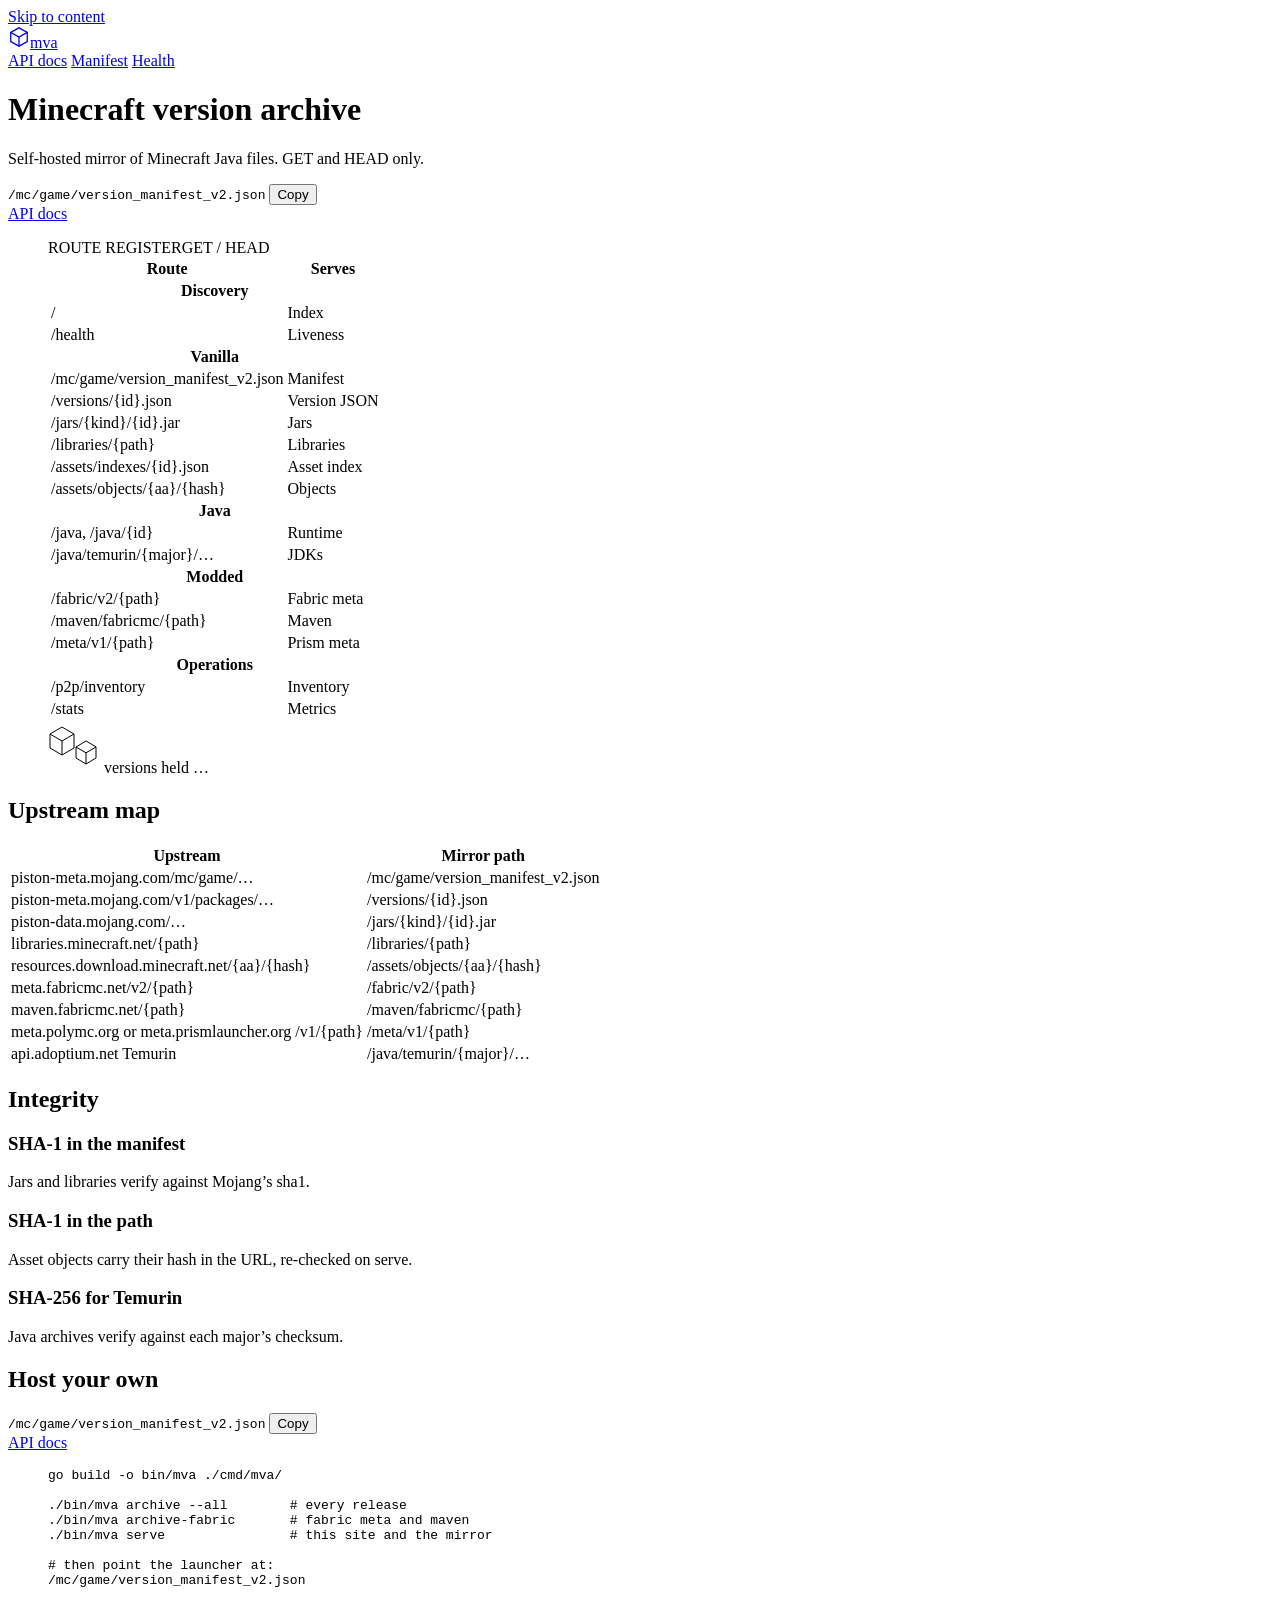
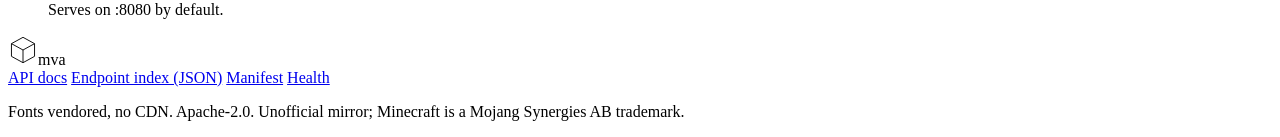
==== internal/server/web/index.html @ 9196fa39 "Add embedded instance site and API docs Serve a self-contained page at / for browsers (JSON index ke" ====
<!doctype html>
<html lang="en">
<head>
<meta charset="utf-8">
<meta name="viewport" content="width=device-width, initial-scale=1">
<title>minecraft-version-archive</title>
<meta name="description" content="Self-hosted HTTP mirror of Minecraft Java Edition files: manifests, jars, libraries and assets on one origin.">
<link rel="preload" href="/web/fonts/bungee-latin-400-normal.woff2" as="font" type="font/woff2" crossorigin>
<link rel="preload" href="/web/fonts/chivo-latin-400-normal.woff2" as="font" type="font/woff2" crossorigin>
<link rel="stylesheet" href="/web/site.css">
<link rel="icon" href="data:image/svg+xml,%3Csvg xmlns='http://www.w3.org/2000/svg' viewBox='0 0 24 24' fill='none' stroke='%23a9c8e8' stroke-width='1.4'%3E%3Cpath d='M12 2l9 5v10l-9 5-9-5V7z'/%3E%3Cpath d='M3 7l9 5 9-5'/%3E%3Cpath d='M12 12v10'/%3E%3C/svg%3E">
<script>document.documentElement.classList.add('js');</script>
</head>
<body>
<a class="skip" href="#main">Skip to content</a>

<nav class="nav">
  <div class="nav__bar">
    <a class="nav__home" href="/" aria-label="minecraft-version-archive home"><svg width="22" height="22" viewBox="0 0 24 24" fill="none" stroke="currentColor" stroke-width="1.4" aria-hidden="true"><path d="M12 2l9 5v10l-9 5-9-5V7z"/><path d="M3 7l9 5 9-5"/><path d="M12 12v10"/></svg>mva</a>
    <div class="nav__links">
      <a href="/docs">API docs</a>
      <a href="/mc/game/version_manifest_v2.json">Manifest</a>
      <a href="/health">Health</a>
    </div>
  </div>
</nav>

<header class="hero">
  <div class="container">
    <div class="hero__grid">
      <div class="hero__text">
        <h1>Minecraft version archive</h1>
        <p class="lead">Self-hosted mirror of Minecraft Java files. GET and HEAD only.</p>
        <div class="hero__actions">
          <div class="copyfield">
            <code data-manifest-url>/mc/game/version_manifest_v2.json</code>
            <button class="btn" type="button" data-copy>Copy</button>
          </div>
          <a class="btn btn--quiet" href="/docs">API docs</a>
        </div>

      </div>

      <figure class="sheet crt">
        <figcaption class="sheet__title"><span>ROUTE REGISTER</span><span>GET / HEAD</span></figcaption>
        <table class="register">
          <thead><tr><th scope="col">Route</th><th scope="col">Serves</th></tr></thead>
          <tbody>
            <tr><th scope="rowgroup" colspan="2">Discovery</th></tr>
            <tr><td class="mono">/</td><td>Index</td></tr>
            <tr><td class="mono">/health</td><td>Liveness</td></tr>
            <tr><th scope="rowgroup" colspan="2">Vanilla</th></tr>
            <tr class="cursor"><td class="mono">/mc/game/version_manifest_v2.json</td><td>Manifest</td></tr>
            <tr><td class="mono">/versions/{id}.json</td><td>Version JSON</td></tr>
            <tr><td class="mono">/jars/{kind}/{id}.jar</td><td>Jars</td></tr>
            <tr><td class="mono">/libraries/{path}</td><td>Libraries</td></tr>
            <tr><td class="mono">/assets/indexes/{id}.json</td><td>Asset index</td></tr>
            <tr><td class="mono">/assets/objects/{aa}/{hash}</td><td>Objects</td></tr>
            <tr><th scope="rowgroup" colspan="2">Java</th></tr>
            <tr><td class="mono">/java, /java/{id}</td><td>Runtime</td></tr>
            <tr><td class="mono">/java/temurin/{major}/…</td><td>JDKs</td></tr>
            <tr><th scope="rowgroup" colspan="2">Modded</th></tr>
            <tr><td class="mono">/fabric/v2/{path}</td><td>Fabric meta</td></tr>
            <tr><td class="mono">/maven/fabricmc/{path}</td><td>Maven</td></tr>
            <tr><td class="mono">/meta/v1/{path}</td><td>Prism meta</td></tr>
            <tr><th scope="rowgroup" colspan="2">Operations</th></tr>
            <tr><td class="mono">/p2p/inventory</td><td>Inventory</td></tr>
            <tr><td class="mono">/stats</td><td>Metrics</td></tr>
          </tbody>
        </table>
        <div class="sheet__detail">
          <svg width="52" height="52" viewBox="0 0 52 52" fill="none" stroke="currentColor" stroke-width="1" aria-hidden="true"><path d="M14 6l12 7v14l-12 7-12-7V13z"/><path d="M2 13l12 7 12-7"/><path d="M14 20v14"/><path d="M38 20l10 5.8V37L38 43l-10-6v-11z"/><path d="M28 26l10 5.8L48 26"/><path d="M38 31.8V43"/></svg>
          <span class="lbl">versions held</span>
          <span class="count" data-version-count>…</span>
        </div>
      </figure>
    </div>
  </div>
</header>

<main id="main">

<section aria-labelledby="map">
  <div class="container">
    <h2 class="section-head" id="map">Upstream map</h2>
    
    <div class="spec-wrap">
      <table class="spec">
        <thead><tr><th scope="col">Upstream</th><th scope="col">Mirror path</th></tr></thead>
        <tbody>
          <tr><td class="mono">piston-meta.mojang.com/mc/game/…</td><td class="mono">/mc/game/version_manifest_v2.json</td></tr>
          <tr><td class="mono">piston-meta.mojang.com/v1/packages/…</td><td class="mono">/versions/{id}.json</td></tr>
          <tr><td class="mono">piston-data.mojang.com/…</td><td class="mono">/jars/{kind}/{id}.jar</td></tr>
          <tr><td class="mono">libraries.minecraft.net/{path}</td><td class="mono">/libraries/{path}</td></tr>
          <tr><td class="mono">resources.download.minecraft.net/{aa}/{hash}</td><td class="mono">/assets/objects/{aa}/{hash}</td></tr>
          <tr><td class="mono">meta.fabricmc.net/v2/{path}</td><td class="mono">/fabric/v2/{path}</td></tr>
          <tr><td class="mono">maven.fabricmc.net/{path}</td><td class="mono">/maven/fabricmc/{path}</td></tr>
          <tr><td class="mono">meta.polymc.org or meta.prismlauncher.org /v1/{path}</td><td class="mono">/meta/v1/{path}</td></tr>
          <tr><td class="mono">api.adoptium.net Temurin</td><td class="mono">/java/temurin/{major}/…</td></tr>
        </tbody>
      </table>
    </div>
  </div>
</section>

<section aria-labelledby="integrity">
  <div class="container">
    <h2 class="section-head" id="integrity">Integrity</h2>
    <div class="rows">
      <div>
        <h3>SHA-1 in the manifest</h3>
        <p>Jars and libraries verify against Mojang’s sha1.</p>
      </div>
      <div>
        <h3>SHA-1 in the path</h3>
        <p>Asset objects carry their hash in the URL, re-checked on serve.</p>
      </div>
      <div>
        <h3>SHA-256 for Temurin</h3>
        <p>Java archives verify against each major’s checksum.</p>
      </div>
    </div>
  </div>
</section>

<section class="close" aria-labelledby="start">
  <div class="container">
    <div class="close__grid">
      <div>
        <h2 id="start">Host your own</h2>
        
        <div class="close__actions">
          <div class="copyfield">
            <code data-manifest-url>/mc/game/version_manifest_v2.json</code>
            <button class="btn" type="button" data-copy>Copy</button>
          </div>
          <a class="btn btn--quiet" href="/docs">API docs</a>
        </div>
      </div>
      <figure class="fig crt">
        <pre>go build -o bin/mva ./cmd/mva/

./bin/mva archive --all        # every release
./bin/mva archive-fabric       # fabric meta and maven
./bin/mva serve                # this site and the mirror

# then point the launcher at:
/mc/game/version_manifest_v2.json</pre>
        <figcaption>Serves on :8080 by default.</figcaption>
      </figure>
    </div>
  </div>
</section>

</main>

<footer class="footer">
  <div class="container">
    <div class="footer__mark"><svg width="30" height="30" viewBox="0 0 52 52" fill="none" stroke="currentColor" stroke-width="1.6" aria-hidden="true"><path d="M26 4l20 11v22L26 48 6 37V15z"/><path d="M6 15l20 11 20-11"/><path d="M26 26v22"/></svg>mva</div>
    <nav class="footer__links" aria-label="Footer">
      <a href="/docs">API docs</a>
      <a href="/?json">Endpoint index (JSON)</a>
      <a href="/mc/game/version_manifest_v2.json">Manifest</a>
      <a href="/health">Health</a>
    </nav>
    <p class="footer__colophon">Fonts vendored, no CDN. Apache-2.0. Unofficial mirror; Minecraft is a Mojang Synergies AB trademark.</p>
  </div>
</footer>

<script src="/web/site.js" defer></script>
</body>
</html>
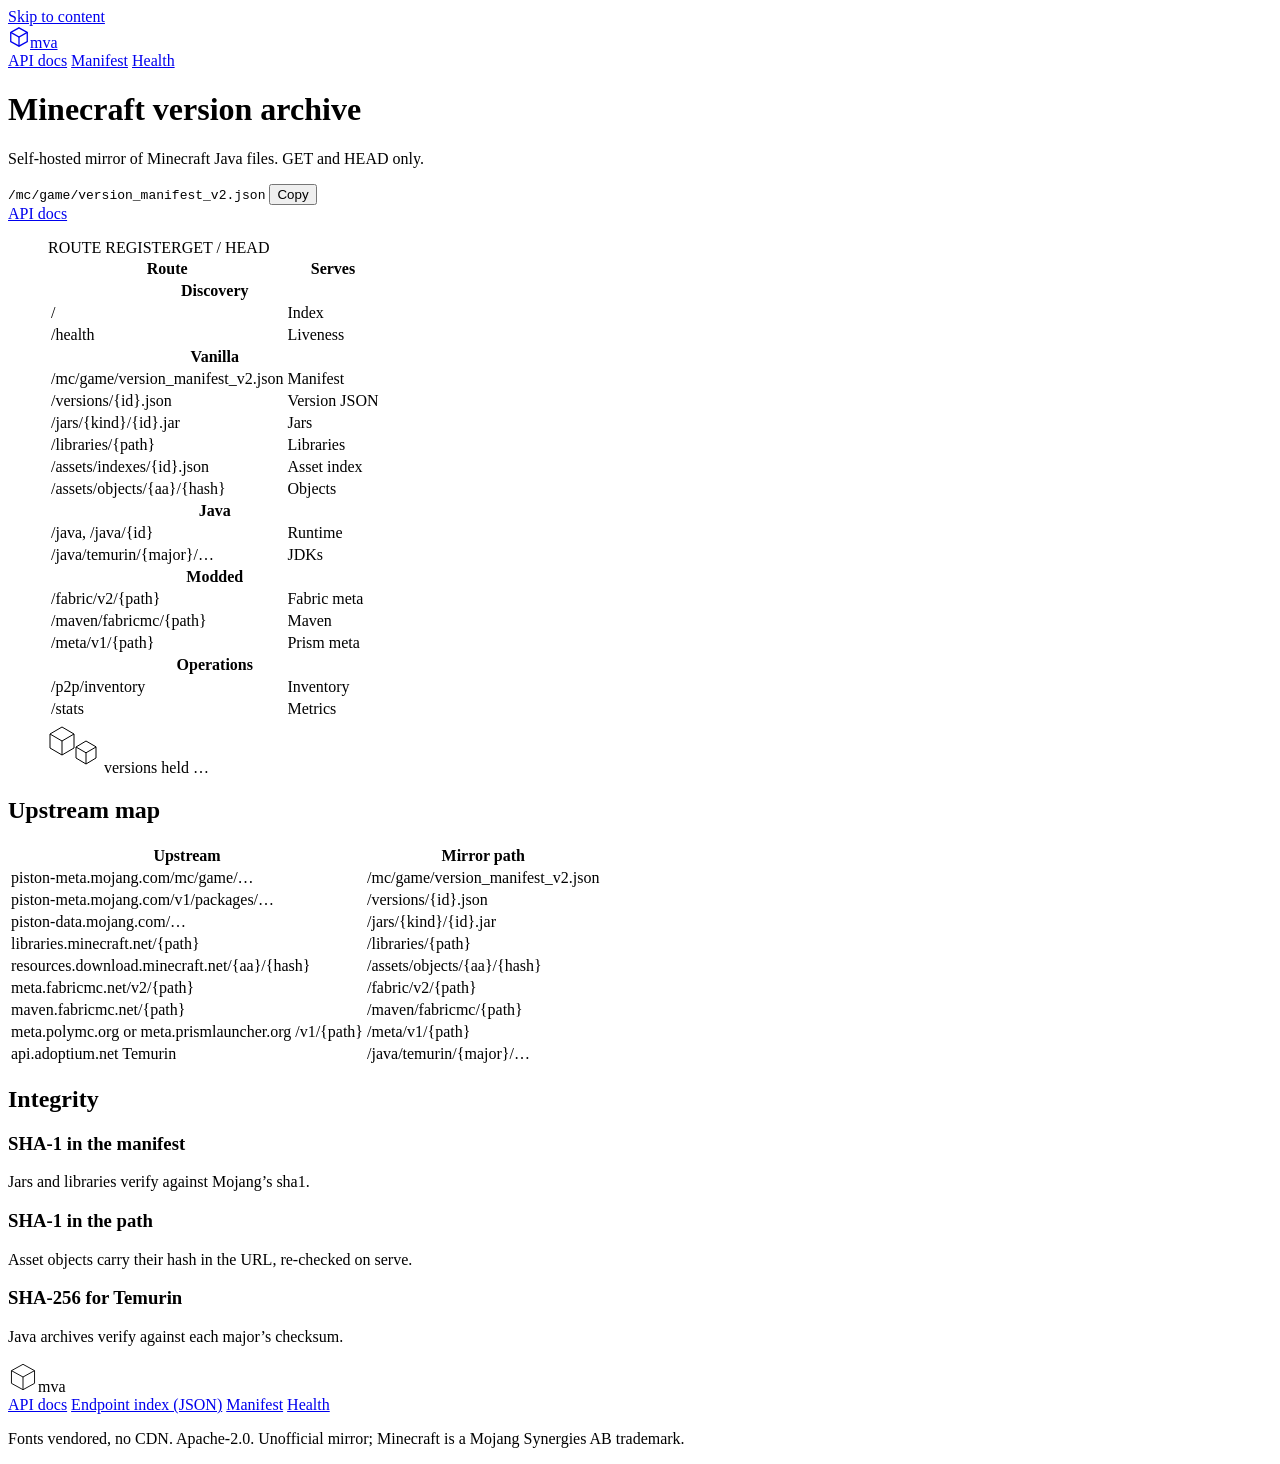
==== commit ab9f3e37: "Slim the instance page and report archive size Drop the "host your own" section and marketing leads," ====
--- a/internal/server/web/index.html
+++ b/internal/server/web/index.html
@@ -70,7 +70,7 @@
         </table>
         <div class="sheet__detail">
           <svg width="52" height="52" viewBox="0 0 52 52" fill="none" stroke="currentColor" stroke-width="1" aria-hidden="true"><path d="M14 6l12 7v14l-12 7-12-7V13z"/><path d="M2 13l12 7 12-7"/><path d="M14 20v14"/><path d="M38 20l10 5.8V37L38 43l-10-6v-11z"/><path d="M28 26l10 5.8L48 26"/><path d="M38 31.8V43"/></svg>
-          <span class="lbl">versions held</span>
+          <span class="lbl">versions held<span data-archive-size></span></span>
           <span class="count" data-version-count>…</span>
         </div>
       </figure>
@@ -123,35 +123,6 @@
   </div>
 </section>
 
-<section class="close" aria-labelledby="start">
-  <div class="container">
-    <div class="close__grid">
-      <div>
-        <h2 id="start">Host your own</h2>
-        
-        <div class="close__actions">
-          <div class="copyfield">
-            <code data-manifest-url>/mc/game/version_manifest_v2.json</code>
-            <button class="btn" type="button" data-copy>Copy</button>
-          </div>
-          <a class="btn btn--quiet" href="/docs">API docs</a>
-        </div>
-      </div>
-      <figure class="fig crt">
-        <pre>go build -o bin/mva ./cmd/mva/
-
-./bin/mva archive --all        # every release
-./bin/mva archive-fabric       # fabric meta and maven
-./bin/mva serve                # this site and the mirror
-
-# then point the launcher at:
-/mc/game/version_manifest_v2.json</pre>
-        <figcaption>Serves on :8080 by default.</figcaption>
-      </figure>
-    </div>
-  </div>
-</section>
-
 </main>
 
 <footer class="footer">
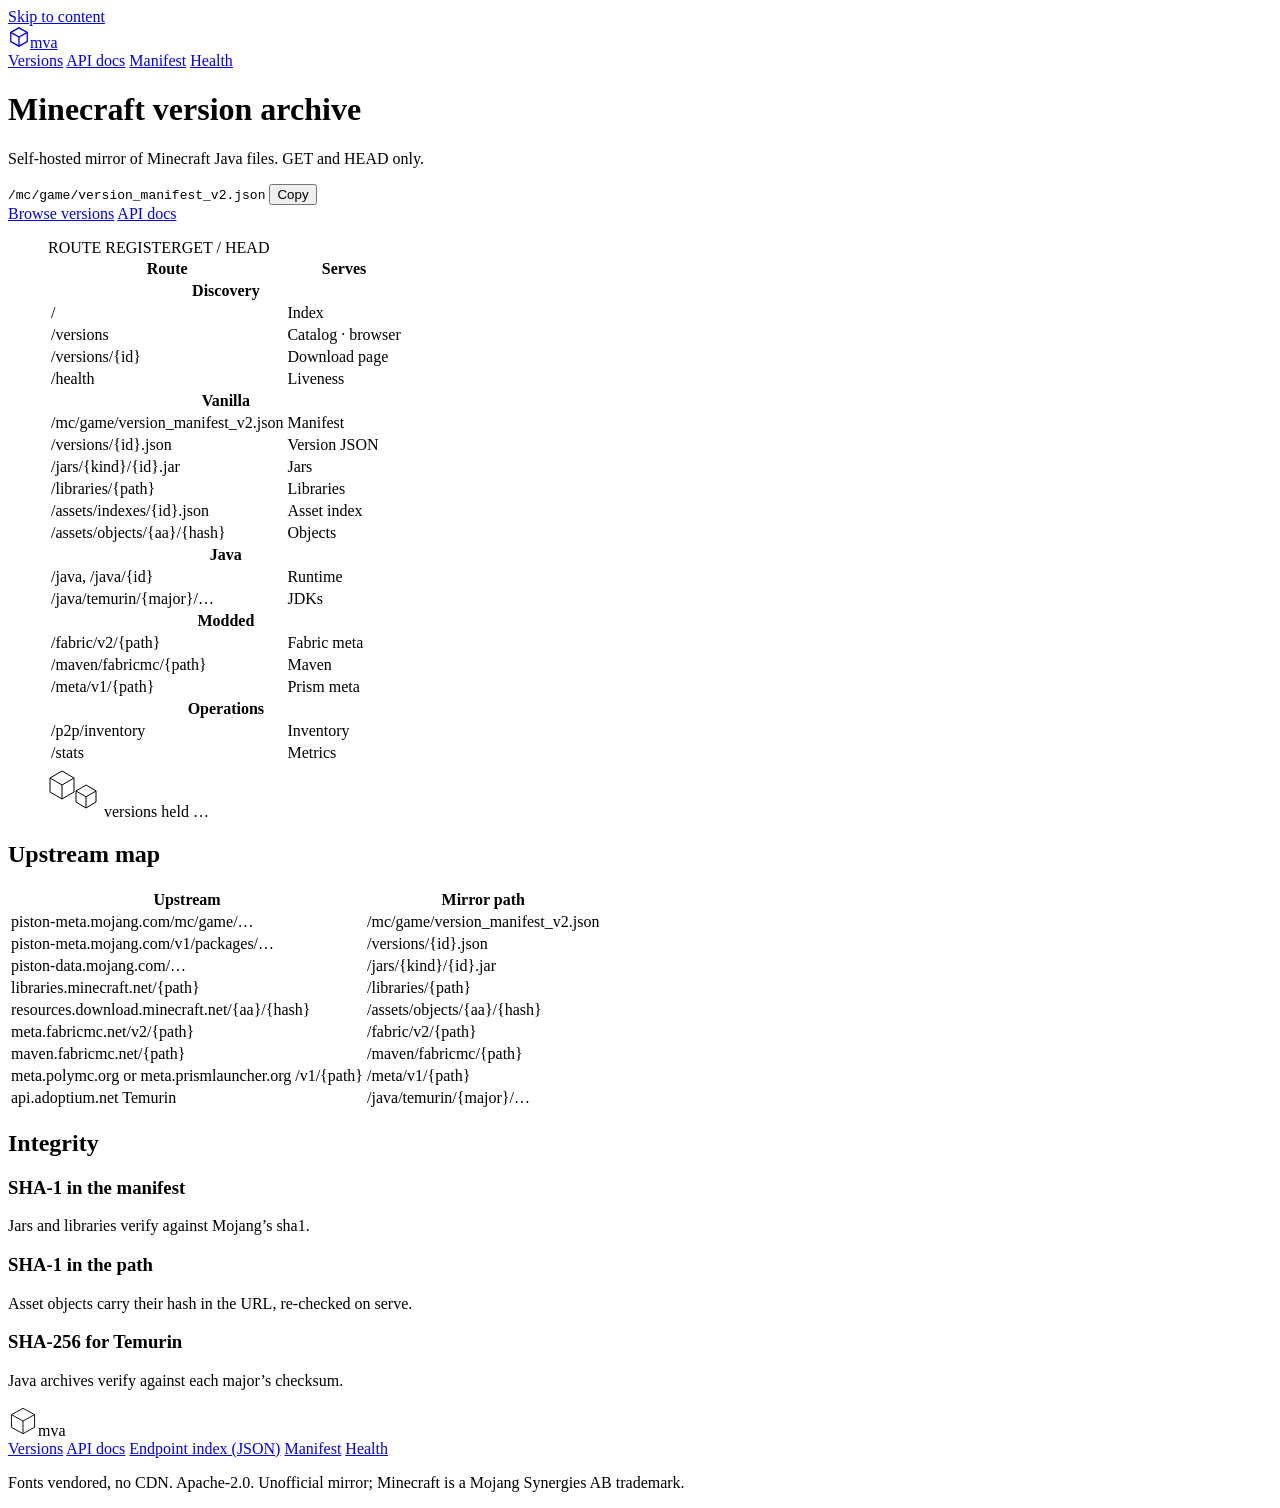
==== commit 9a96a695: "Add /versions catalog and per-version download pages The mirror already stores client and server jar" ====
--- a/internal/server/web/index.html
+++ b/internal/server/web/index.html
@@ -18,6 +18,7 @@
   <div class="nav__bar">
     <a class="nav__home" href="/" aria-label="minecraft-version-archive home"><svg width="22" height="22" viewBox="0 0 24 24" fill="none" stroke="currentColor" stroke-width="1.4" aria-hidden="true"><path d="M12 2l9 5v10l-9 5-9-5V7z"/><path d="M3 7l9 5 9-5"/><path d="M12 12v10"/></svg>mva</a>
     <div class="nav__links">
+      <a href="/versions">Versions</a>
       <a href="/docs">API docs</a>
       <a href="/mc/game/version_manifest_v2.json">Manifest</a>
       <a href="/health">Health</a>
@@ -36,6 +37,7 @@
             <code data-manifest-url>/mc/game/version_manifest_v2.json</code>
             <button class="btn" type="button" data-copy>Copy</button>
           </div>
+          <a class="btn" href="/versions">Browse versions</a>
           <a class="btn btn--quiet" href="/docs">API docs</a>
         </div>
 
@@ -48,6 +50,8 @@
           <tbody>
             <tr><th scope="rowgroup" colspan="2">Discovery</th></tr>
             <tr><td class="mono">/</td><td>Index</td></tr>
+            <tr><td class="mono">/versions</td><td>Catalog · browser</td></tr>
+            <tr><td class="mono">/versions/{id}</td><td>Download page</td></tr>
             <tr><td class="mono">/health</td><td>Liveness</td></tr>
             <tr><th scope="rowgroup" colspan="2">Vanilla</th></tr>
             <tr class="cursor"><td class="mono">/mc/game/version_manifest_v2.json</td><td>Manifest</td></tr>
@@ -129,6 +133,7 @@
   <div class="container">
     <div class="footer__mark"><svg width="30" height="30" viewBox="0 0 52 52" fill="none" stroke="currentColor" stroke-width="1.6" aria-hidden="true"><path d="M26 4l20 11v22L26 48 6 37V15z"/><path d="M6 15l20 11 20-11"/><path d="M26 26v22"/></svg>mva</div>
     <nav class="footer__links" aria-label="Footer">
+      <a href="/versions">Versions</a>
       <a href="/docs">API docs</a>
       <a href="/?json">Endpoint index (JSON)</a>
       <a href="/mc/game/version_manifest_v2.json">Manifest</a>
